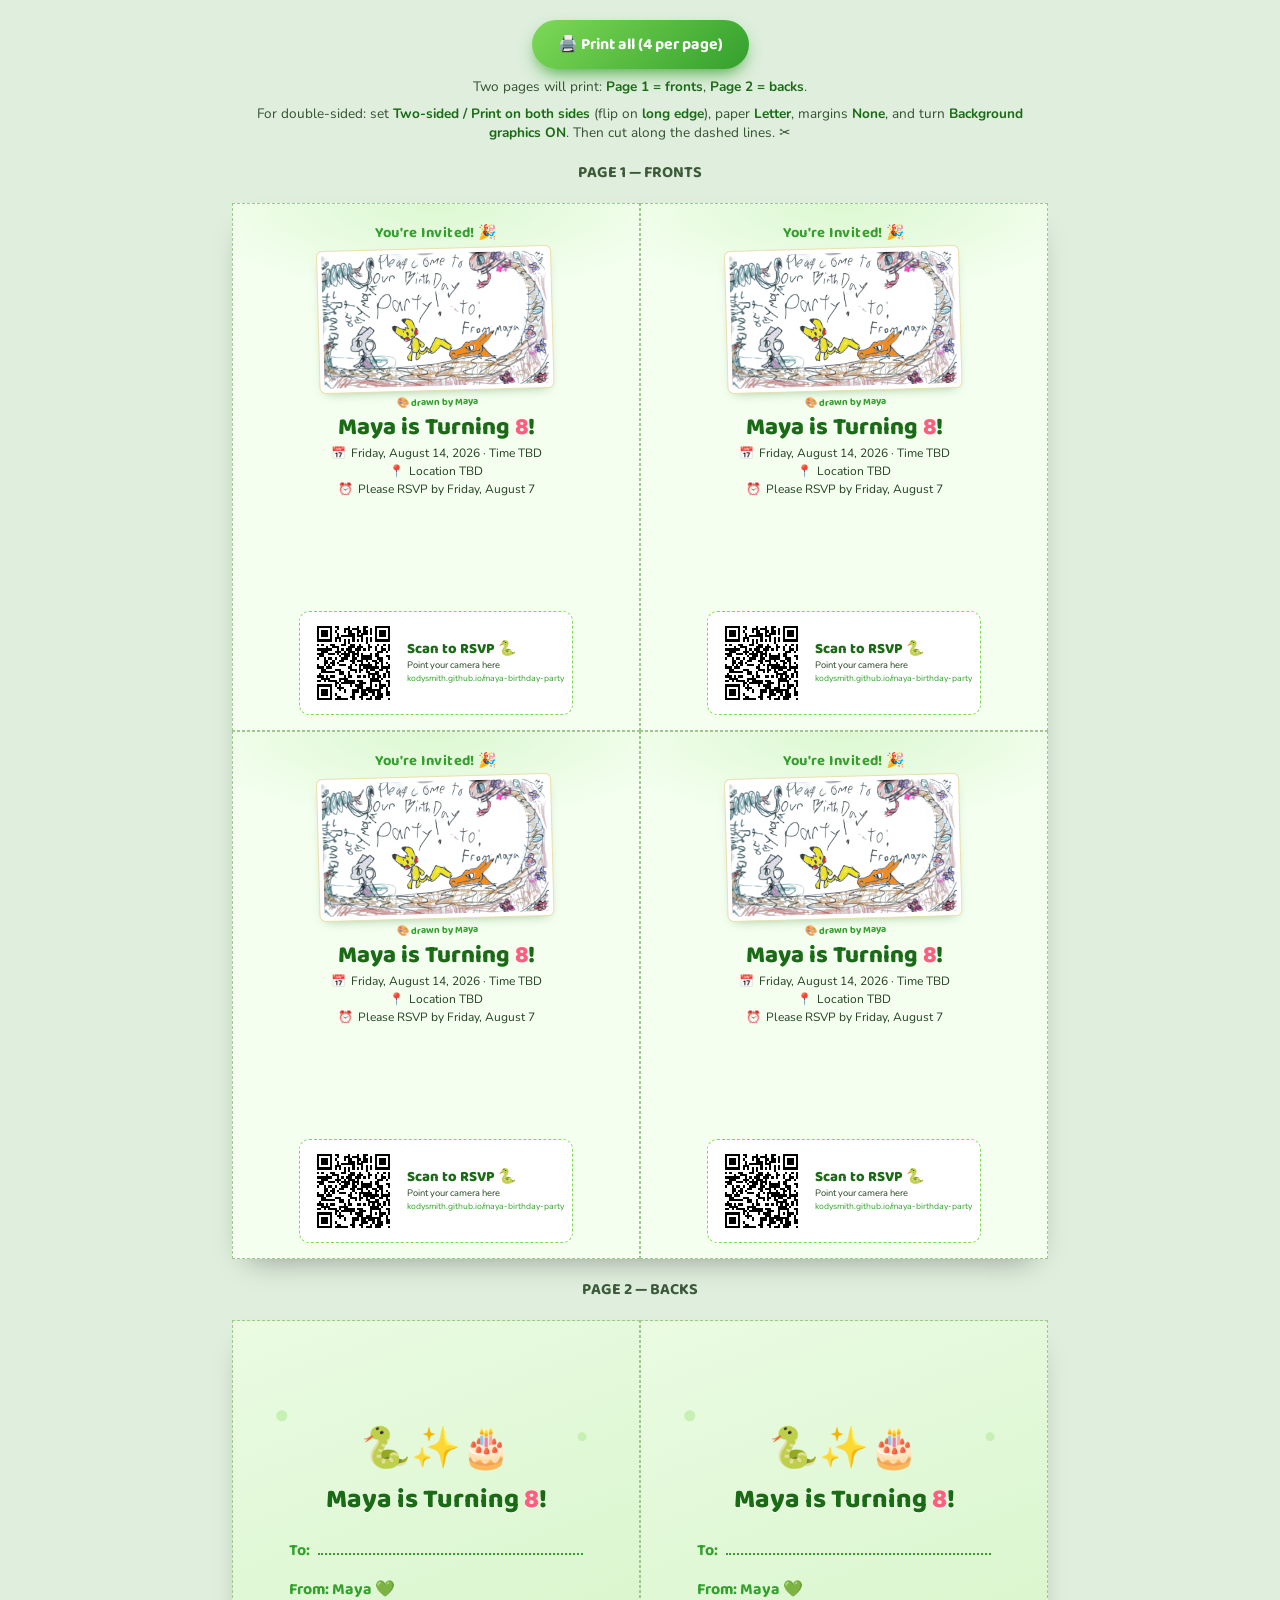
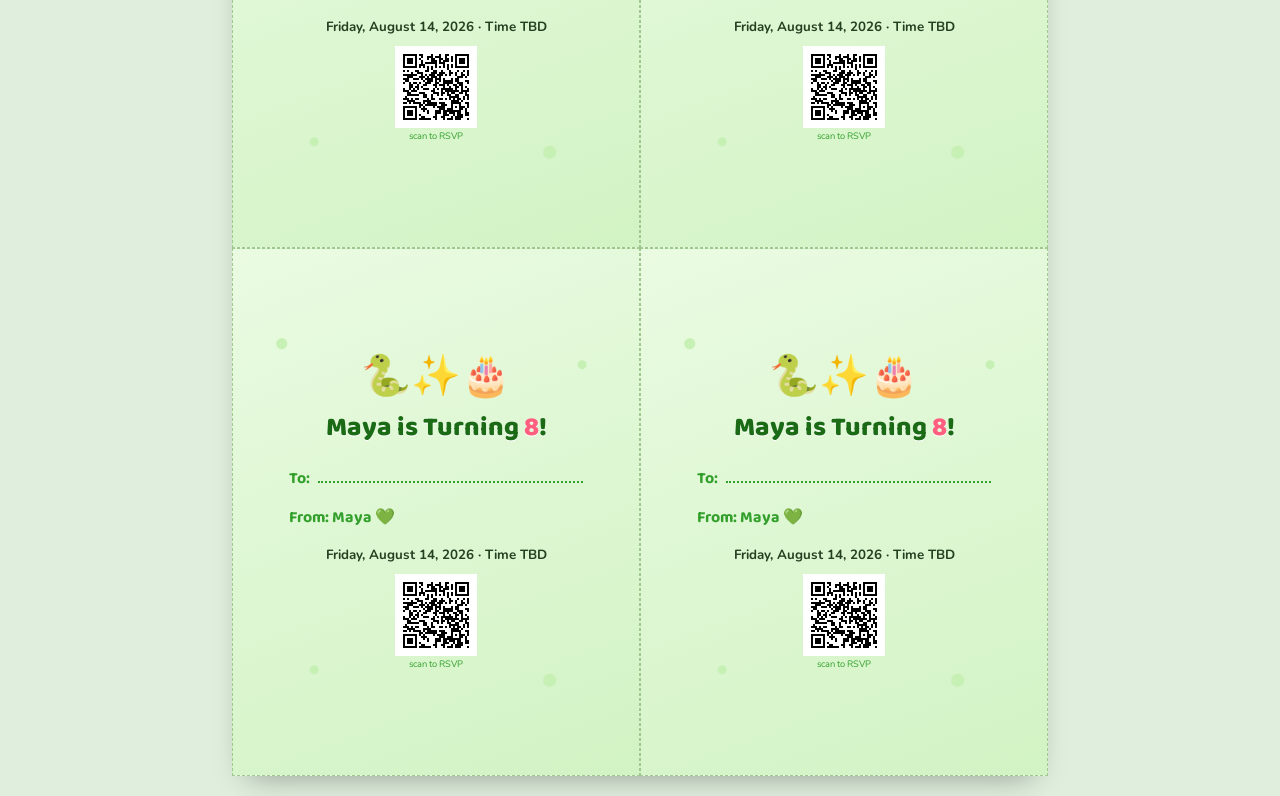
==== print.html @ 46838829 "Add 4-up double-sided printable sheet with cut lines Co-Authored-By: Claude Opus 4.8 (1M context) <n" ====
<!DOCTYPE html>
<html lang="en">
<head>
  <meta charset="UTF-8" />
  <meta name="viewport" content="width=device-width, initial-scale=1.0" />
  <title>Print Maya's Invites (4 per page) 🐍</title>
  <link rel="preconnect" href="https://fonts.googleapis.com" />
  <link rel="preconnect" href="https://fonts.gstatic.com" crossorigin />
  <link href="https://fonts.googleapis.com/css2?family=Baloo+2:wght@500;700;800&family=Nunito:wght@400;600;700&display=swap" rel="stylesheet" />
  <link rel="icon" href="data:image/svg+xml,<svg xmlns='http://www.w3.org/2000/svg' viewBox='0 0 100 100'><text y='.9em' font-size='90'>🐍</text></svg>" />
  <style>
    :root {
      --green-1:#7ed957; --green-2:#33a02c; --green-deep:#1b6b16;
      --leaf:#c7f0b5; --cream:#f4fff0; --ink:#234021; --pink:#ff5e7e;
    }
    * { box-sizing: border-box; }
    body {
      margin:0; font-family:"Nunito",system-ui,sans-serif; color:var(--ink);
      background:#dfeedd; padding:20px; display:flex; flex-direction:column; align-items:center; gap:18px;
    }

    /* ---- Letter sheet, 2x2 grid of quarter-page cards ---- */
    .sheet {
      width: 8.5in; height: 11in;
      display: grid; grid-template-columns: 1fr 1fr; grid-template-rows: 1fr 1fr;
      background:#fff; box-shadow: 0 14px 30px -16px rgba(0,0,0,.4);
    }
    .cell {
      border: 1px dashed #9fc78f;            /* cut guide */
      padding: 0.18in 0.2in 0.16in;
      display: flex; flex-direction: column; align-items: center; text-align: center;
      overflow: hidden;
      background:
        radial-gradient(380px 130px at 50% 0%, rgba(126,217,87,.20), transparent 70%),
        var(--cream);
    }

    /* ---------- FRONT card ---------- */
    .eyebrow { font-family:"Baloo 2",cursive; font-weight:700; color:var(--green-2); margin:0; font-size:11pt; letter-spacing:.03em; }
    .art { margin:3px auto 2px; transform: rotate(-1.5deg); }
    .art img {
      display:block; width:100%; max-width:2.45in; height:auto;
      background:#fff; padding:4px; border:1px solid #eadfae; border-radius:6px;
      box-shadow:0 5px 12px -7px rgba(27,107,22,.5);
    }
    .art figcaption { font-family:"Baloo 2",cursive; font-weight:700; color:var(--green-2); font-size:7.5pt; margin-top:3px; }
    h1.title { font-family:"Baloo 2",cursive; font-weight:800; color:var(--green-deep); font-size:18pt; line-height:1; margin:4px 0 2px; text-shadow:0 1px 0 #fff; }
    h1.title .age { color:var(--pink); }
    .details { list-style:none; margin:3px 0; padding:0; display:grid; gap:2px; font-size:9pt; }
    .details li { display:flex; gap:5px; justify-content:center; align-items:baseline; }
    .details .v { white-space:pre-line; }

    .qr-block { margin-top:auto; display:flex; align-items:center; gap:8px; background:#fff; border:1.5px dashed var(--green-1); border-radius:10px; padding:5px 8px; }
    .qr-block img { width:0.95in; height:0.95in; display:block; }
    .qr-text { text-align:left; }
    .qr-text .scan { font-family:"Baloo 2",cursive; font-weight:800; color:var(--green-deep); font-size:11pt; line-height:1.05; }
    .qr-text .sub { font-size:7pt; margin-top:2px; }
    .qr-text .url { font-size:6.5pt; color:var(--green-2); word-break:break-all; margin-top:1px; }

    /* ---------- BACK card ---------- */
    .cell.back {
      justify-content: center; gap: 10px;
      background:
        radial-gradient(circle at 12% 18%, var(--leaf) 0 5px, transparent 6px),
        radial-gradient(circle at 86% 22%, var(--leaf) 0 4px, transparent 5px),
        radial-gradient(circle at 78% 82%, var(--leaf) 0 6px, transparent 7px),
        radial-gradient(circle at 20% 80%, var(--leaf) 0 4px, transparent 5px),
        linear-gradient(160deg,#eafbe2,#d2f3c4);
    }
    .back .snek { font-size: 30pt; line-height:1; }
    .back .bigtitle { font-family:"Baloo 2",cursive; font-weight:800; color:var(--green-deep); font-size:20pt; margin:0; text-shadow:0 1px 0 #fff; }
    .back .bigtitle .age { color:var(--pink); }
    .back .lines { width: 80%; display:grid; gap:14px; margin: 6px 0; }
    .back .line { display:flex; align-items:baseline; gap:8px; font-family:"Baloo 2",cursive; font-weight:700; color:var(--green-2); font-size:12pt; }
    .back .line span { flex:1; border-bottom: 2px dotted var(--green-2); height: 1.1em; }
    .back .when { font-size:10pt; color:var(--ink); font-weight:700; }
    .back .qr-mini { display:flex; flex-direction:column; align-items:center; gap:2px; }
    .back .qr-mini img { width:0.85in; height:0.85in; }
    .back .qr-mini small { font-size:7pt; color:var(--green-2); }

    /* ---------- Screen toolbar ---------- */
    .toolbar { display:flex; flex-direction:column; gap:8px; align-items:center; max-width:8.5in; }
    .toolbar .row { display:flex; gap:10px; flex-wrap:wrap; justify-content:center; }
    .toolbar p { margin:0; font-size:.85rem; color:#33502f; text-align:center; }
    .toolbar b { color: var(--green-deep); }
    button { font-family:"Baloo 2",cursive; font-weight:700; font-size:1rem; color:#fff; background:linear-gradient(135deg,var(--green-1),var(--green-2)); border:none; border-radius:999px; padding:12px 26px; cursor:pointer; box-shadow:0 8px 18px -6px var(--green-2); }
    button:hover { transform: translateY(-2px); }
    .sheet-label { font-family:"Baloo 2",cursive; font-weight:700; color:#3c5a39; }

    @media print {
      @page { size: letter portrait; margin: 0; }
      body { background:#fff; padding:0; gap:0; }
      .toolbar, .sheet-label { display:none !important; }
      .sheet { box-shadow:none; page-break-after: always; }
      .sheet:last-of-type { page-break-after: auto; }
    }
  </style>
</head>
<body>
  <div class="toolbar">
    <div class="row"><button onclick="window.print()">🖨️ Print all (4 per page)</button></div>
    <p>Two pages will print: <b>Page&nbsp;1 = fronts</b>, <b>Page&nbsp;2 = backs</b>.</p>
    <p>For double-sided: set <b>Two-sided / Print on both sides</b> (flip on <b>long edge</b>), paper <b>Letter</b>,
       margins <b>None</b>, and turn <b>Background graphics ON</b>. Then cut along the dashed lines. ✂️</p>
  </div>

  <div class="sheet-label">PAGE 1 — FRONTS</div>
  <div class="sheet" id="fronts"></div>

  <div class="sheet-label">PAGE 2 — BACKS</div>
  <div class="sheet" id="backs"></div>

  <!-- templates -->
  <template id="t-front">
    <div class="cell front">
      <p class="eyebrow">You're Invited! 🎉</p>
      <figure class="art">
        <img src="assets/maya-drawing.png" alt="Maya's hand-drawn invitation" />
        <figcaption>🎨 drawn by Maya</figcaption>
      </figure>
      <h1 class="title">Maya is Turning <span class="age">8</span>!</h1>
      <ul class="details">
        <li class="r-when"><b>📅</b><span class="v when">—</span></li>
        <li class="r-where"><b>📍</b><span class="v where">—</span></li>
        <li class="r-rsvp"><b>⏰</b><span class="v rsvp">—</span></li>
      </ul>
      <div class="qr-block">
        <img src="assets/qr.svg" alt="QR code to the party website" />
        <div class="qr-text">
          <div class="scan">Scan to RSVP 🐍</div>
          <div class="sub">Point your camera here</div>
          <div class="url">kodysmith.github.io/maya-birthday-party</div>
        </div>
      </div>
    </div>
  </template>

  <template id="t-back">
    <div class="cell back">
      <div class="snek">🐍✨🎂</div>
      <h2 class="bigtitle">Maya is Turning <span class="age">8</span>!</h2>
      <div class="lines">
        <div class="line">To:<span></span></div>
        <div class="line">From: Maya 💚</div>
      </div>
      <div class="when when2">—</div>
      <div class="qr-mini">
        <img src="assets/qr.svg" alt="QR code to the party website" />
        <small>scan to RSVP</small>
      </div>
    </div>
  </template>

  <script src="config.js"></script>
  <script>
    (function () {
      var P = window.PARTY || {};
      var fronts = document.getElementById("fronts");
      var backs  = document.getElementById("backs");
      var tFront = document.getElementById("t-front");
      var tBack  = document.getElementById("t-back");

      function fillFront(node) {
        if (P.title) node.querySelector(".title").innerHTML =
          P.title.replace(/(\d+)/, '<span class="age">$1</span>');
        setRow(node, ".r-when", ".when", P.when);
        setRow(node, ".r-where", ".where", P.where);
        setRow(node, ".r-rsvp", ".rsvp", P.rsvpBy);
      }
      function setRow(node, rowSel, valSel, val) {
        var v = node.querySelector(valSel);
        if (val) { v.textContent = val; }
        else { node.querySelector(rowSel).style.display = "none"; }
      }
      function fillBack(node) {
        if (P.title) node.querySelector(".bigtitle").innerHTML =
          P.title.replace(/(\d+)/, '<span class="age">$1</span>');
        var w = node.querySelector(".when2");
        if (P.when) w.textContent = P.when; else w.style.display = "none";
      }

      for (var i = 0; i < 4; i++) {
        var f = tFront.content.cloneNode(true); fillFront(f); fronts.appendChild(f);
        var b = tBack.content.cloneNode(true);  fillBack(b);  backs.appendChild(b);
      }
    })();
  </script>
</body>
</html>
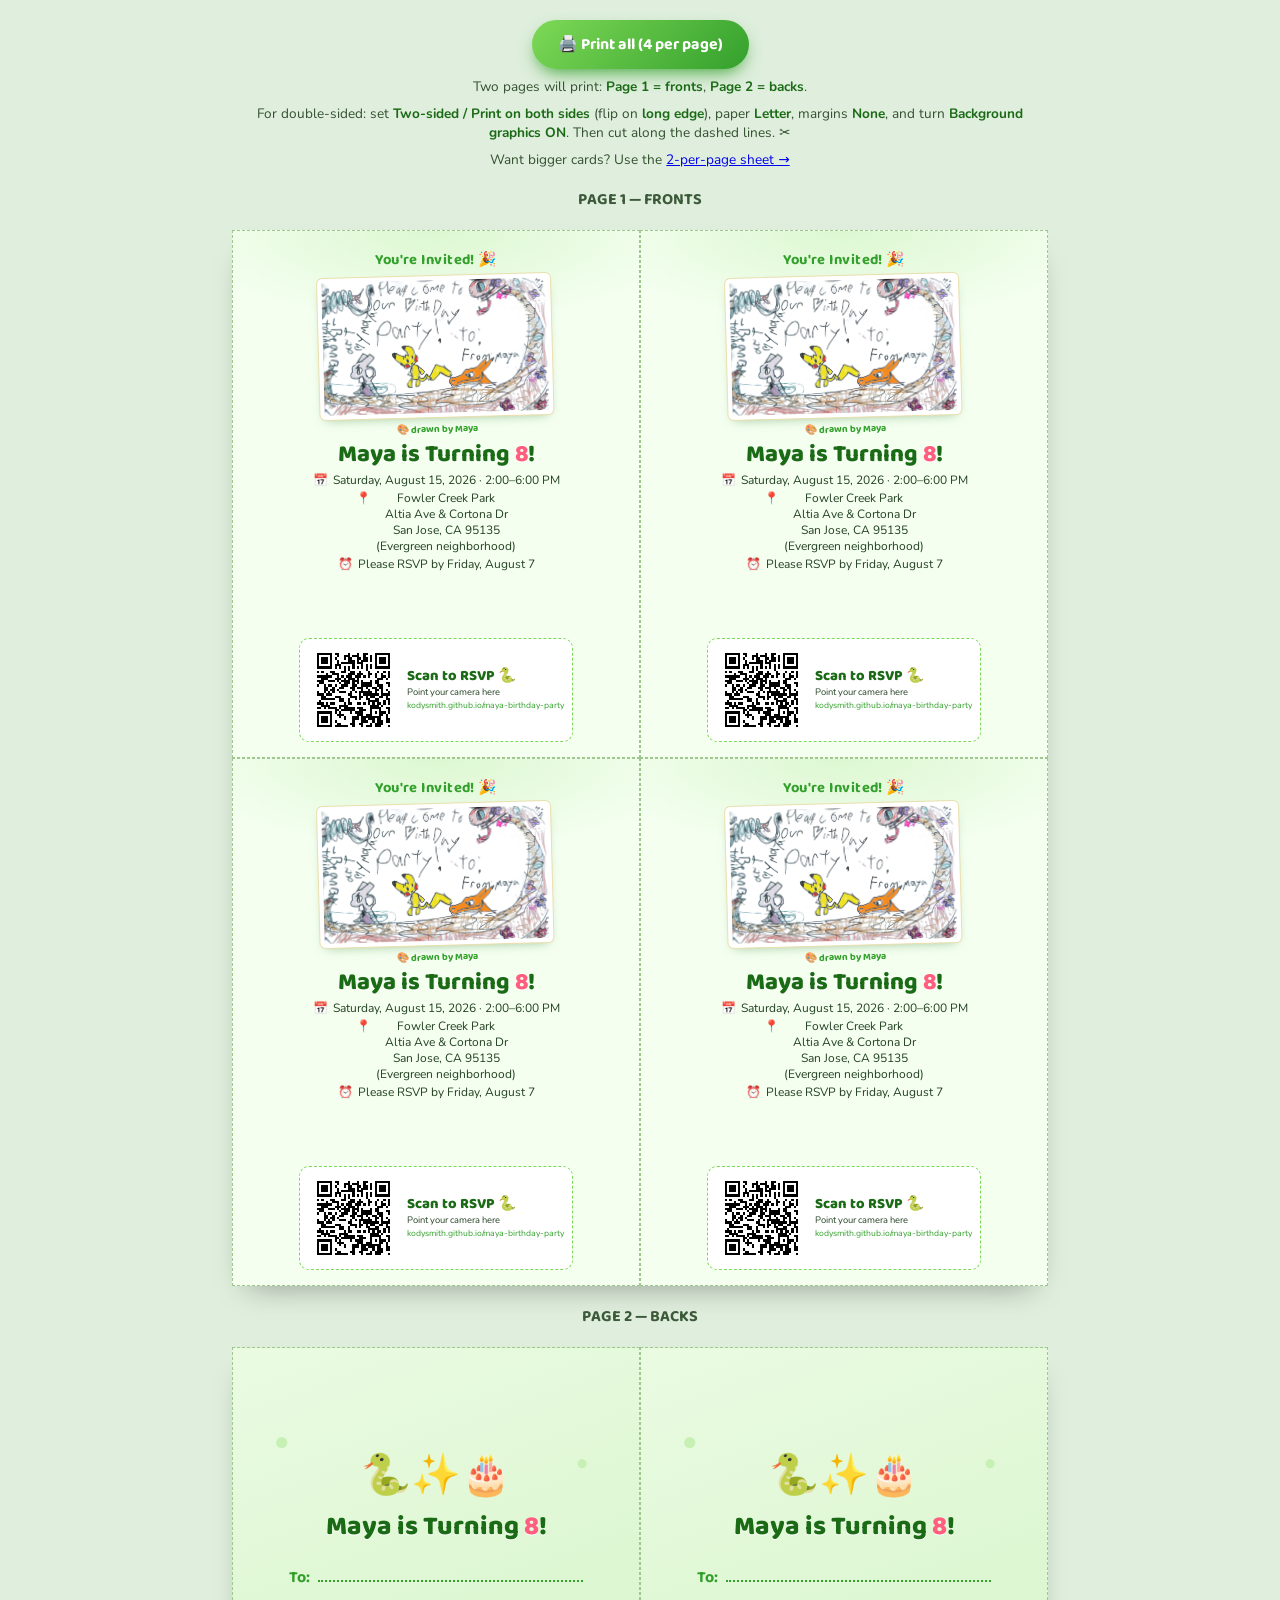
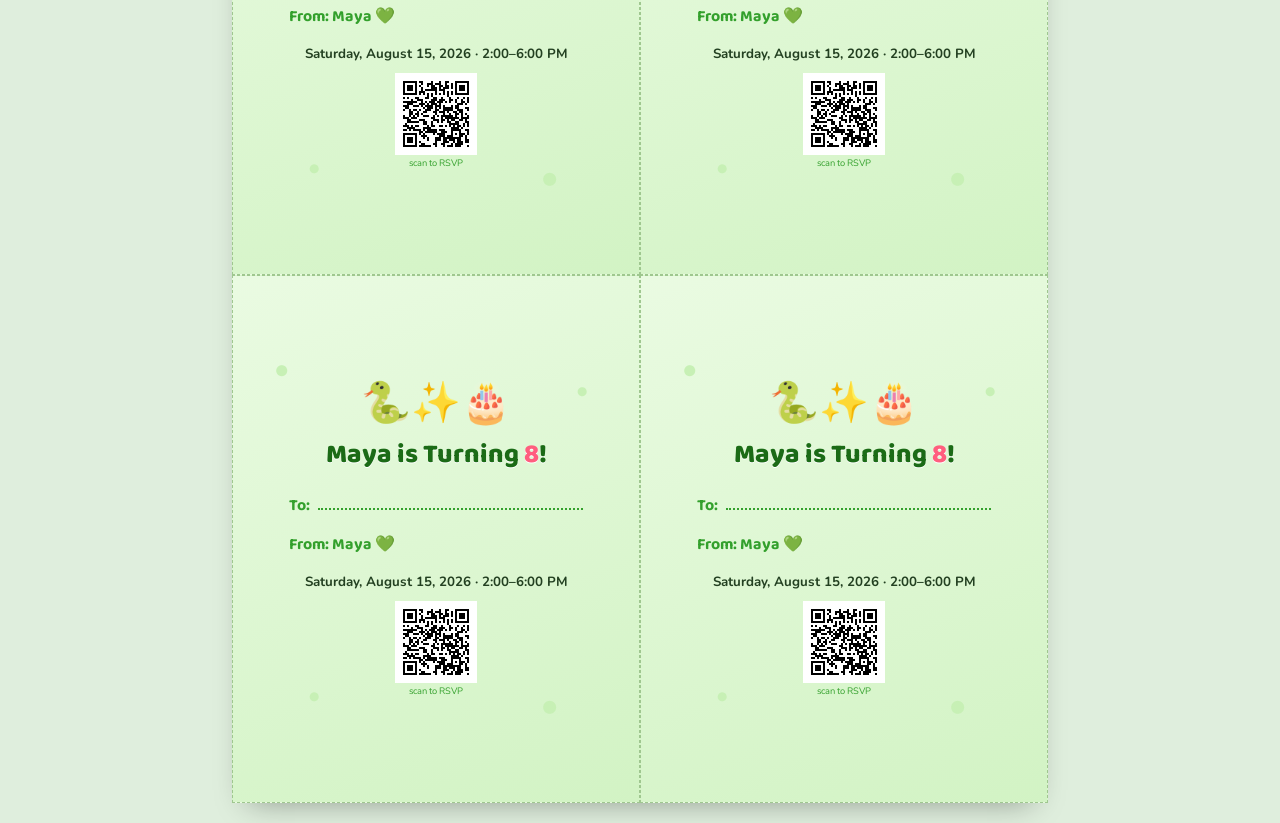
==== commit 1869f98c: "Add 2-per-page printable sheet (half-letter cards), cross-link from 4-up Co-Authored-By: Claude Opus" ====
--- a/print.html
+++ b/print.html
@@ -102,6 +102,7 @@
     <p>Two pages will print: <b>Page&nbsp;1 = fronts</b>, <b>Page&nbsp;2 = backs</b>.</p>
     <p>For double-sided: set <b>Two-sided / Print on both sides</b> (flip on <b>long edge</b>), paper <b>Letter</b>,
        margins <b>None</b>, and turn <b>Background graphics ON</b>. Then cut along the dashed lines. ✂️</p>
+    <p>Want bigger cards? Use the <a href="print-2up.html">2-per-page sheet →</a></p>
   </div>
 
   <div class="sheet-label">PAGE 1 — FRONTS</div>
